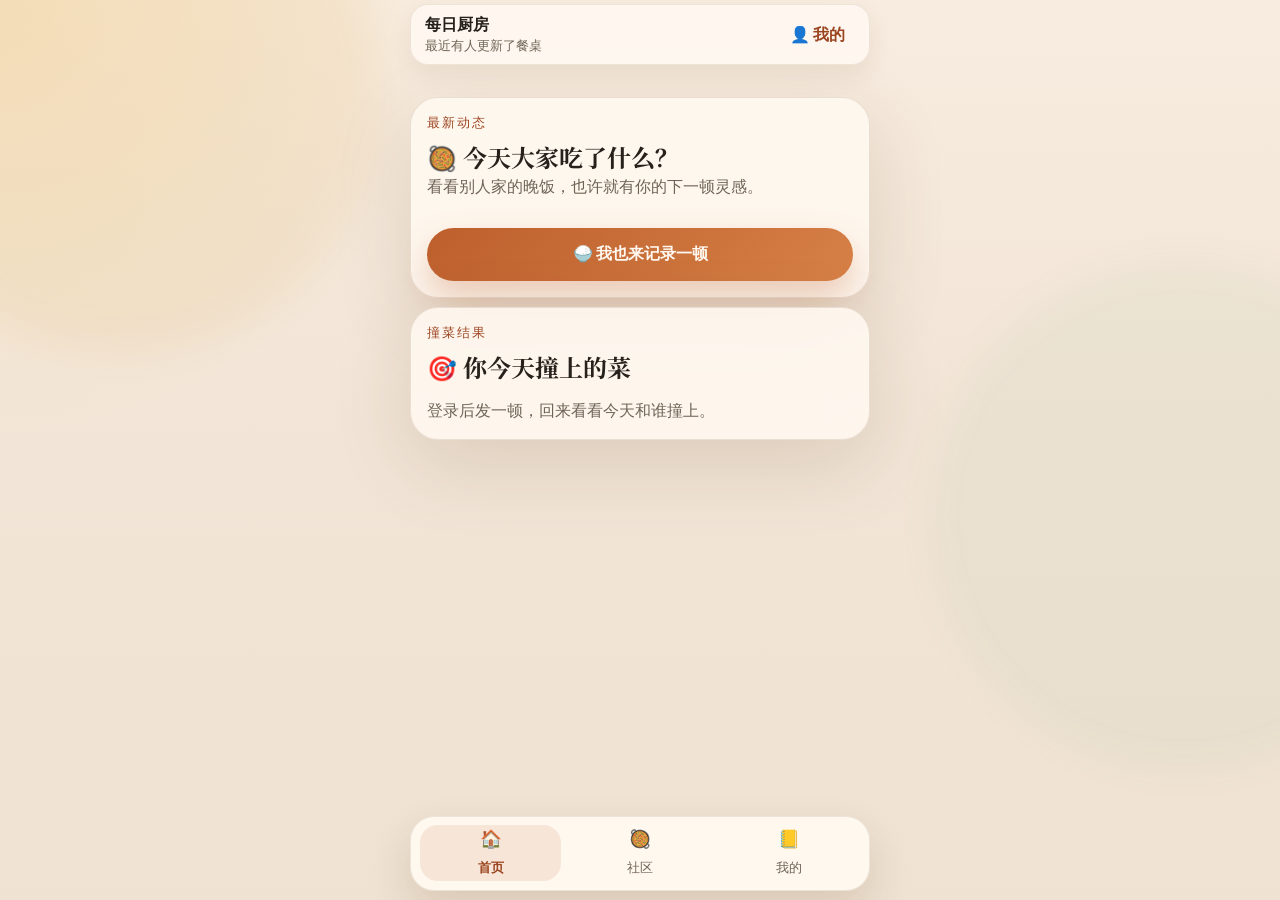
==== index.html @ a29320ea "fix: change page title to 每日厨房MVP" ====
<!doctype html>
<html lang="zh-CN">
  <head>
    <meta charset="UTF-8" />
    <meta name="viewport" content="width=device-width, initial-scale=1.0" />
    <title>每日厨房MVP</title>
    <meta name="theme-color" content="#bd5f2d" />
    <meta name="apple-mobile-web-app-capable" content="yes" />
    <meta name="apple-mobile-web-app-status-bar-style" content="default" />
    <meta name="apple-mobile-web-app-title" content="Kitchen Match" />
    <link rel="manifest" href="/manifest.json?v=20260607-v2" />
    <link rel="apple-touch-icon" href="/icons/apple-touch-icon-180.png?v=20260607-v2" />
    <link rel="preconnect" href="https://fonts.googleapis.com" />
    <link rel="preconnect" href="https://fonts.gstatic.com" crossorigin />
    <link
      href="https://fonts.googleapis.com/css2?family=Noto+Serif+SC:wght@400;500;600;700&family=Outfit:wght@400;500;600;700&display=swap"
      rel="stylesheet"
    />
    <link rel="stylesheet" href="./styles.css?v=20260607-v3" />
  </head>
  <body>
    <div class="bg-orb bg-orb-left"></div>
    <div class="bg-orb bg-orb-right"></div>

    <section class="auth-screen" id="auth-screen" hidden>
      <div class="auth-card card">
        <button class="ghost-link auth-close" id="close-auth">先看看大家做了什么</button>
        <p class="section-kicker">今日厨房</p>
        <h1 class="auth-title">先注册，再开始撞菜</h1>
        <p class="auth-text">注册之后，你发的菜、照片和记录都会真的保存下来。</p>

        <div class="auth-switch">
          <button class="nav-chip active" id="show-login">登录</button>
          <button class="nav-chip" id="show-register">注册</button>
        </div>

        <form class="auth-form active" id="login-form">
          <input id="login-email" type="email" placeholder="邮箱" required />
          <input id="login-password" type="password" placeholder="密码" required />
          <button class="primary-button" type="submit">登录开始用</button>
        </form>

        <form class="auth-form" id="register-form">
          <input id="register-name" type="text" placeholder="怎么称呼你" required />
          <input id="register-email" type="email" placeholder="邮箱" required />
          <input id="register-password" type="password" placeholder="密码" required />
          <button class="primary-button" type="submit">注册并开始用</button>
        </form>

        <p class="auth-message" id="auth-message"></p>
      </div>
    </section>

    <div class="mobile-topbar shell app-shell">
      <div class="topbar-row">
        <div class="topbar-copy">
          <strong class="topbar-title">每日厨房</strong>
          <p class="topbar-status" id="updates-badge">最近有人更新了餐桌</p>
        </div>
        <div class="topbar-actions">
          <button class="ghost-link topbar-my-button" id="topbar-my-button">👤 我的</button>
        </div>
      </div>
    </div>

    <section class="shell app-shell install-banner" id="install-banner" hidden>
      <div class="install-banner-card card">
        <div>
          <p class="section-kicker">装到主屏幕</p>
          <p class="install-banner-text" id="install-banner-text">把 Kitchen Match 放到主屏幕，打开会更像一个真正的小应用。</p>
        </div>
        <div class="install-banner-actions">
          <button class="primary-button" id="install-button" type="button">安装</button>
          <button class="ghost-link" id="dismiss-install" type="button">稍后</button>
        </div>
      </div>
    </section>

    <main class="shell app-shell">
      <section class="view active" data-view="home">
        <article class="card home-latest-card">
          <div class="section-head compact-head">
            <div>
              <p class="section-kicker">最新动态</p>
              <h2>🥘 今天大家吃了什么？</h2>
              <p class="section-subtext home-latest-subtext">看看别人家的晚饭，也许就有你的下一顿灵感。</p>
            </div>
            <span class="group-count" id="home-latest-count"></span>
          </div>
          <div class="feed-list" id="home-latest-list"></div>
          <button class="primary-button home-record-button" id="home-record-button" type="button">🍚 我也来记录一顿</button>
        </article>

        <article class="card quick-post-card" id="quick-post" hidden>
          <p class="section-kicker">发一顿</p>
          <h2>先写今天做了什么</h2>
          <div class="quick-post-form">
            <textarea
              id="dish-name"
              rows="3"
              placeholder="可一次写多个菜&#10;比如：&#10;辣椒炒肉&#10;番茄炒蛋&#10;炒青菜&#10;或用逗号隔开"
            ></textarea>
            <div class="photo-upload-box">
              <label class="upload-button" for="dish-photo">加一张照片</label>
              <input id="dish-photo" type="file" accept="image/*" hidden />
              <div class="photo-preview empty" id="photo-preview">照片可选，不传也可以</div>
            </div>
            <textarea
              id="dish-note"
              rows="3"
              placeholder="可选：比如 今天这个汤炖得特别香"
            ></textarea>
            <div class="composer-row">
              <button class="primary-button" id="post-card">看看今天和谁撞菜</button>
              <button class="secondary-button" id="fill-demo">先填个例子</button>
            </div>
          </div>
        </article>

        <article class="card home-match-card" id="home-match-card">
          <div class="section-head compact-head">
            <div>
              <p class="section-kicker">撞菜结果</p>
              <h2>🎯 你今天撞上的菜</h2>
            </div>
          </div>
          <p class="home-match-note" id="home-match-note">登录后发一顿，回来看看今天和谁撞上。</p>
          <div class="feed-list" id="home-match-list"></div>
        </article>
      </section>

      <section class="view" data-view="community">
        <section class="inspiration-stream card">
          <div class="stream-head">
            <div>
              <p class="section-kicker">社区</p>
              <h2>看看大家最近吃了什么</h2>
              <p class="section-subtext" id="community-status-text">这里专门用来逛社区、找灵感，看看大家最近做了什么。</p>
            </div>
          </div>

          <div class="inspiration-block">
            <div class="section-head inspiration-subhead">
              <div>
                <h3>🔥 今日热门菜</h3>
              </div>
            </div>
            <div class="hot-dishes-list" id="hot-dishes-list"></div>
          </div>

          <div class="inspiration-block">
            <div class="section-head inspiration-subhead">
              <div>
                <h3>🆕 今日新菜</h3>
              </div>
            </div>
            <div class="new-dishes-list" id="new-dishes-list"></div>
          </div>

          <div class="inspiration-block">
            <div class="section-head inspiration-subhead">
              <div>
                <h3>🥘 大家今晚吃了什么</h3>
              </div>
            </div>
            <div class="match-group-head stream-count-head">
              <span class="group-count" id="community-feed-count"></span>
            </div>
            <div class="feed-list" id="community-feed-list"></div>
          </div>
        </section>
      </section>

      <section class="view" data-view="my">
        <div class="section-head my-head">
          <div>
            <p class="section-kicker">我的记录</p>
            <h2>这里会留下你最近做过的菜</h2>
          </div>
          <button class="ghost-link my-logout-button" id="my-logout-button" type="button">退出登录</button>
        </div>

        <div class="profile-layout">
          <article class="card kitchen-profile-card">
            <div class="kitchen-profile-top">
              <div class="profile-avatar">周</div>
              <div>
                <p class="section-kicker">📊 我的做饭足迹</p>
                <h3 id="footprint-title">你的第一顿饭还在等你写下。</h3>
                <p class="profile-note" id="footprint-note">
                  从第一顿开始，慢慢会看到自己最常做什么、最近更爱吃什么。
                </p>
              </div>
            </div>
            <div class="profile-stats" id="profile-stats"></div>
            <div class="footprint-favorites" id="footprint-favorites"></div>
          </article>

          <article class="card kitchen-profile-card">
            <div class="section-head compact-head">
              <div>
                <p class="section-kicker">长期记录</p>
                <h3>最近做过什么</h3>
              </div>
              <button class="secondary-button" data-jump="quick-post">再记一顿</button>
            </div>
            <div class="timeline-list" id="timeline-list"></div>
          </article>
        </div>

        <div class="grid-two">
          <article class="card relationship-card">
            <h3>最近常和你撞上的人</h3>
            <div class="relationship-list" id="relationship-list"></div>
          </article>

          <article class="card relationship-card">
            <h3>你可能想点进去看看的人</h3>
            <div class="next-up-list" id="next-up-list"></div>
          </article>
        </div>

        <article class="card affinity-card">
          <h3>这个月你的厨房画像</h3>
          <div class="affinity-grid" id="affinity-grid"></div>
        </article>
      </section>
    </main>

    <nav class="bottom-tabbar">
      <button class="tabbar-item active" data-view-target="home">
        <span class="tabbar-icon">🏠</span>
        <span>首页</span>
      </button>
      <button class="tabbar-item" data-view-target="community">
        <span class="tabbar-icon">🥘</span>
        <span>社区</span>
      </button>
      <button class="tabbar-item" data-view-target="my">
        <span class="tabbar-icon">📒</span>
        <span>我的</span>
      </button>
    </nav>

    <template id="person-card-template">
      <div class="person-card">
        <div class="avatar"></div>
        <div>
          <strong class="name"></strong>
          <p class="meta"></p>
        </div>
      </div>
    </template>

    <script src="./app.js?v=20260608-v1"></script>
  </body>
</html>
---- styles.css ----
:root {
  --bg: #f4eadf;
  --paper: rgba(255, 249, 241, 0.88);
  --paper-strong: #fffaf1;
  --ink: #26211b;
  --muted: #6f6457;
  --line: rgba(80, 57, 29, 0.14);
  --accent: #bd5f2d;
  --accent-deep: #9c4521;
  --accent-soft: rgba(189, 95, 45, 0.14);
  --leaf: #476b4a;
  --gold: #d79d3e;
  --shadow: 0 24px 80px rgba(88, 52, 17, 0.14);
}

* {
  box-sizing: border-box;
}

html {
  scroll-behavior: smooth;
  width: 100%;
  overflow-x: hidden;
}

body {
  margin: 0;
  min-height: 100vh;
  width: 100%;
  max-width: 100%;
  font-family: "Outfit", "PingFang SC", "Microsoft YaHei", sans-serif;
  background:
    radial-gradient(circle at top left, rgba(245, 191, 88, 0.2), transparent 28%),
    linear-gradient(180deg, #f7ecdf 0%, #f2e5d7 48%, #efe2d2 100%);
  color: var(--ink);
  overflow-x: hidden;
  padding-bottom: 5.4rem;
}

button,
input,
textarea {
  font: inherit;
}

.bg-orb {
  position: fixed;
  width: 32rem;
  height: 32rem;
  border-radius: 999px;
  filter: blur(18px);
  pointer-events: none;
  opacity: 0.44;
  z-index: 0;
}

.bg-orb-left {
  background: rgba(214, 155, 52, 0.18);
  top: -10rem;
  left: -8rem;
}

.bg-orb-right {
  background: rgba(109, 156, 108, 0.12);
  right: -10rem;
  bottom: 8rem;
}

.shell {
  width: min(1180px, calc(100% - 2rem));
  margin: 0 auto;
  position: relative;
  z-index: 1;
}

.app-shell {
  width: min(460px, calc(100% - 1rem));
  max-width: 100%;
  margin-bottom: 2rem;
}

.auth-screen {
  min-height: 100vh;
  display: grid;
  place-items: center;
  padding: 1rem;
  position: fixed;
  inset: 0;
  z-index: 40;
  background: rgba(38, 33, 27, 0.24);
  backdrop-filter: blur(6px);
}

.auth-screen[hidden] {
  display: none !important;
}

.auth-card {
  position: relative;
  width: min(420px, 100%);
  padding: 1.5rem;
}

.auth-close {
  position: absolute;
  top: 1rem;
  right: 1rem;
}

.auth-title {
  font-family: "Noto Serif SC", serif;
  margin: 0;
  font-size: clamp(2rem, 7vw, 2.8rem);
  line-height: 1.15;
}

.auth-text {
  margin: 0.8rem 0 1.2rem;
  color: var(--muted);
  line-height: 1.7;
}

.auth-switch {
  display: grid;
  grid-template-columns: repeat(2, 1fr);
  gap: 0.6rem;
  margin-bottom: 1rem;
}

.auth-form {
  display: none;
  gap: 0.8rem;
}

.auth-form.active {
  display: grid;
}

.auth-form input {
  min-height: 3.2rem;
  padding: 0.95rem 1rem;
  border-radius: 16px;
  border: 1px solid rgba(112, 78, 43, 0.14);
  background: rgba(255, 252, 246, 0.95);
}

.auth-message {
  min-height: 1.4rem;
  margin: 0.9rem 0 0;
  color: var(--accent-deep);
}

.hero {
  padding: 1rem 0 1.25rem;
  display: grid;
  grid-template-columns: 1.1fr 0.9fr;
  gap: 1.5rem;
  align-items: stretch;
}

.mobile-topbar {
  position: sticky;
  top: 0;
  z-index: 15;
  padding-top: 0.2rem;
}

.install-banner {
  margin-top: 0.35rem;
  margin-bottom: 0.2rem;
}

.install-banner[hidden] {
  display: none !important;
}

.install-banner-card {
  padding: 1rem 1rem 0.95rem;
  display: flex;
  justify-content: space-between;
  gap: 0.9rem;
  align-items: center;
}

.install-banner-text {
  margin: 0.25rem 0 0;
  color: var(--muted);
  line-height: 1.55;
  font-size: 0.92rem;
}

.install-banner-actions {
  display: flex;
  flex-shrink: 0;
  gap: 0.65rem;
  align-items: center;
}

.home-install-hint {
  position: fixed;
  left: 50%;
  width: min(90vw, 420px);
  right: auto;
  bottom: calc(16px + env(safe-area-inset-bottom));
  transform: translateX(-50%);
  z-index: 99999;
  display: flex;
  flex-direction: column;
  opacity: 1;
  pointer-events: auto;
  align-items: stretch;
  justify-content: flex-start;
  gap: 0.6rem;
  padding: 0.9rem 1rem;
  border-radius: 20px;
  background: rgba(255, 249, 241, 0.98);
  border: 1px solid rgba(112, 78, 43, 0.12);
  box-shadow: 0 20px 44px rgba(28, 20, 14, 0.18);
  writing-mode: horizontal-tb;
  text-orientation: mixed;
  word-break: keep-all;
  overflow-wrap: normal;
  white-space: normal;
}

.home-install-hint[hidden] {
  display: none !important;
}

.home-install-hint-content,
.home-install-hint__copy {
  min-width: 0;
  width: 100%;
  writing-mode: horizontal-tb;
  text-orientation: mixed;
  transform: none;
}

.home-install-hint__title {
  margin: 0;
  color: var(--ink);
  line-height: 1.2;
  font-size: 1.02rem;
  font-weight: 700;
}

.home-install-hint-text,
.home-install-hint__intro {
  margin: 0.3rem 0 0;
  color: var(--muted);
  line-height: 1.38;
  font-size: 0.9rem;
  writing-mode: horizontal-tb;
  text-orientation: mixed;
  word-break: keep-all;
  overflow-wrap: normal;
  white-space: normal;
}

.home-install-hint-steps,
.home-install-hint__steps {
  margin-top: 0.42rem;
  display: grid;
  gap: 0.2rem;
  width: 100%;
  writing-mode: horizontal-tb;
  text-orientation: mixed;
  transform: none;
}

.home-install-hint__step-text {
  margin: 0;
  color: var(--ink);
  line-height: 1.28;
  font-size: 0.92rem;
  writing-mode: horizontal-tb;
  text-orientation: mixed;
  word-break: keep-all;
  overflow-wrap: normal;
  white-space: normal;
}

.home-install-hint__emoji {
  font-size: 1rem;
}

.home-install-hint__actions {
  display: flex;
  align-items: center;
  flex-shrink: 0;
  align-self: flex-end;
  width: 100%;
  justify-content: flex-end;
  transform: none;
}

.topbar-row {
  display: flex;
  justify-content: space-between;
  align-items: center;
  gap: 0.7rem;
  padding: 0.7rem 0.85rem;
  margin-top: 0.05rem;
  border-radius: 18px;
  background: rgba(255, 249, 241, 0.9);
  backdrop-filter: blur(18px);
  border: 1px solid rgba(112, 78, 43, 0.12);
  box-shadow: 0 10px 24px rgba(88, 52, 17, 0.08);
}

.topbar-actions {
  display: flex;
  align-items: center;
  gap: 0.45rem;
}

.topbar-copy {
  min-width: 0;
}

.topbar-title {
  display: block;
  font-size: 1rem;
  line-height: 1.1;
}

.topbar-status {
  margin: 0.2rem 0 0;
  color: var(--muted);
  font-size: 0.81rem;
  line-height: 1.25;
  white-space: nowrap;
  overflow: hidden;
  text-overflow: ellipsis;
}

.topbar-my-button {
  flex-shrink: 0;
  padding: 0.45rem 0.65rem;
  border-radius: 999px;
  background: rgba(189, 95, 45, 0.08);
  color: var(--accent-deep);
}

.topbar-my-button.active {
  background: rgba(189, 95, 45, 0.14);
}

.eyebrow,
.section-kicker {
  margin: 0 0 0.75rem;
  font-size: 0.82rem;
  letter-spacing: 0.16em;
  text-transform: uppercase;
  color: var(--accent-deep);
}

.hero h1,
.hero h2,
.hero h3,
.view h2,
.view h3 {
  font-family: "Noto Serif SC", "Songti SC", serif;
  margin: 0;
  line-height: 1.1;
}

.hero h1 {
  font-size: clamp(2.2rem, 8vw, 3.1rem);
  max-width: 10ch;
}

.hero-title-name,
.hero-title-question {
  display: inline;
}

.hero-text {
  margin: 0.9rem 0 0;
  max-width: 34ch;
  color: var(--muted);
  font-size: 1rem;
  line-height: 1.7;
}

.hero-actions {
  display: flex;
  gap: 0.8rem;
  flex-direction: column;
  margin: 1.2rem 0 1rem;
}

.primary-button,
.secondary-button,
.nav-chip,
.quick-chip {
  border: 0;
  border-radius: 999px;
  cursor: pointer;
  transition:
    transform 180ms ease,
    box-shadow 180ms ease,
    background 180ms ease,
    color 180ms ease;
}

.primary-button,
.secondary-button {
  min-height: 3.25rem;
  padding: 0.95rem 1.35rem;
  font-weight: 600;
}

.primary-button {
  background: linear-gradient(135deg, var(--accent) 0%, #d68046 100%);
  color: #fff8f1;
  box-shadow: 0 14px 32px rgba(189, 95, 45, 0.28);
}

.secondary-button {
  background: rgba(255, 250, 241, 0.66);
  color: var(--ink);
  border: 1px solid rgba(133, 98, 58, 0.18);
}

.primary-button:hover,
.secondary-button:hover,
.nav-chip:hover,
.quick-chip:hover,
.ghost-link:hover {
  transform: translateY(-1px);
}

.primary-button:active,
.secondary-button:active,
.nav-chip:active,
.tabbar-item:active,
.upload-button:active {
  transform: scale(0.985);
}

.primary-button:disabled,
.secondary-button:disabled {
  cursor: wait;
  opacity: 0.92;
}

.primary-button.is-loading {
  background: linear-gradient(135deg, #c7733f 0%, #df9257 100%);
  box-shadow: 0 10px 24px rgba(189, 95, 45, 0.22);
}

.hero-points {
  display: grid;
  gap: 0.55rem;
  padding: 0;
  margin: 1.5rem 0 0;
  list-style: none;
  color: var(--muted);
}

.hero-points li {
  padding: 0.55rem 0.9rem;
  background: rgba(255, 251, 244, 0.76);
  border: 1px solid rgba(100, 72, 43, 0.1);
  border-radius: 999px;
}

.card {
  background: var(--paper);
  backdrop-filter: blur(20px);
  border: 1px solid rgba(112, 78, 43, 0.14);
  border-radius: 28px;
  box-shadow: var(--shadow);
}

.hero-panel {
  padding: 1.4rem;
  display: flex;
  flex-direction: column;
  gap: 1rem;
}

.hero-panel-note {
  margin: -0.2rem 0 0;
  color: var(--muted);
  line-height: 1.55;
  font-size: 0.92rem;
}

.panel-topline,
.room-badges,
.snapshot-header,
.section-head {
  display: flex;
  justify-content: space-between;
  align-items: center;
  gap: 0.8rem;
}

.live-pill,
.capacity-pill,
.ghost-pill {
  border-radius: 999px;
  padding: 0.45rem 0.8rem;
  font-size: 0.82rem;
}

.live-pill {
  background: rgba(77, 111, 80, 0.12);
  color: var(--leaf);
}

.capacity-pill,
.ghost-pill {
  background: rgba(255, 250, 241, 0.85);
  color: var(--muted);
  border: 1px solid rgba(133, 98, 58, 0.12);
}

.participant-stack,
.room-list,
.relationship-list,
.next-up-list,
.affinity-grid,
.status-stream,
.log-list,
.feed-list,
.topic-list {
  display: grid;
  gap: 0.9rem;
}

.starter-stack-compact {
  gap: 0.5rem;
}

.starter-activity-row {
  min-height: 2.65rem;
  padding: 0.75rem 0.9rem;
  border-radius: 18px;
  background: rgba(255, 252, 246, 0.82);
  border: 1px solid var(--line);
  display: flex;
  align-items: center;
  gap: 0.38rem;
  overflow: hidden;
}

.starter-activity-name,
.starter-activity-dish,
.starter-activity-divider {
  white-space: nowrap;
}

.starter-activity-name {
  font-weight: 600;
  color: var(--ink);
  flex-shrink: 0;
}

.starter-activity-divider {
  color: rgba(111, 100, 87, 0.7);
  flex-shrink: 0;
}

.starter-activity-dish {
  min-width: 0;
  overflow: hidden;
  text-overflow: ellipsis;
  color: var(--muted);
}

.starter-empty {
  margin: 0;
  min-height: 2.65rem;
  padding: 0.8rem 0.9rem;
  border-radius: 18px;
  background: rgba(255, 252, 246, 0.72);
  border: 1px dashed rgba(112, 78, 43, 0.18);
  color: var(--muted);
  line-height: 1.45;
}

.person-card,
.status-card,
.log-card,
.affinity-card-item,
.relationship-item,
.next-up-item,
.snapshot-item {
  background: rgba(255, 252, 246, 0.76);
  border: 1px solid var(--line);
  border-radius: 20px;
}

.person-card {
  display: flex;
  align-items: center;
  gap: 0.85rem;
  padding: 0.9rem;
}

.avatar {
  width: 3rem;
  height: 3rem;
  border-radius: 999px;
  background: linear-gradient(135deg, rgba(215, 157, 62, 0.9), rgba(189, 95, 45, 0.82));
  box-shadow: inset 0 2px 6px rgba(255, 255, 255, 0.26);
}

.person-card strong,
.relationship-item strong,
.next-up-item strong,
.affinity-card-item strong,
.status-card strong,
.log-card strong {
  display: block;
}

.person-card p,
.mini-note,
.metric-label,
.prompt-footer,
.tone-note p,
.affinity-card-item p,
.log-card p,
.relationship-item p,
.next-up-item p,
.status-card p {
  margin: 0.25rem 0 0;
  color: var(--muted);
  line-height: 1.6;
}

.countdown-block {
  background: linear-gradient(180deg, rgba(255, 253, 248, 0.92), rgba(255, 245, 233, 0.78));
  border-radius: 24px;
  padding: 1rem 1.2rem;
}

.countdown {
  margin-top: 0.35rem;
  font-size: clamp(1.3rem, 6vw, 2rem);
  font-weight: 700;
  color: var(--accent-deep);
  letter-spacing: 0.05em;
}

.nav-strip {
  display: none;
}

.nav-chip {
  padding: 0.8rem 1.1rem;
  background: rgba(255, 250, 241, 0.7);
  color: var(--muted);
  border: 1px solid rgba(112, 78, 43, 0.12);
}

.nav-chip.active {
  background: var(--accent);
  color: #fff8f1;
  box-shadow: 0 12px 24px rgba(189, 95, 45, 0.24);
}

.view {
  display: none;
  animation: rise 320ms ease;
  padding-bottom: 1.35rem;
}

.view.active {
  display: block;
}

.bottom-tabbar {
  position: fixed;
  left: 50%;
  bottom: 0.55rem;
  transform: translateX(-50%);
  width: min(460px, calc(100% - 0.9rem));
  display: grid;
  grid-template-columns: repeat(3, 1fr);
  gap: 0.5rem;
  padding: 0.55rem;
  border-radius: 24px;
  background: rgba(255, 249, 241, 0.94);
  backdrop-filter: blur(18px);
  border: 1px solid rgba(112, 78, 43, 0.12);
  box-shadow: 0 18px 40px rgba(88, 52, 17, 0.14);
  z-index: 20;
}

.tabbar-item {
  border: 0;
  background: transparent;
  color: var(--muted);
  min-height: 3.5rem;
  border-radius: 18px;
  display: grid;
  gap: 0.2rem;
  place-items: center;
  font-size: 0.82rem;
  cursor: pointer;
}

.tabbar-item.active {
  background: rgba(189, 95, 45, 0.12);
  color: var(--accent-deep);
  font-weight: 600;
}

.tabbar-icon {
  font-size: 1.1rem;
  line-height: 1;
}

.grid-two,
.grid-three,
.grid-room,
.feed-layout,
.profile-layout {
  display: grid;
  gap: 0.8rem;
}

.grid-two {
  grid-template-columns: repeat(2, minmax(0, 1fr));
}

.grid-three {
  margin-top: 1rem;
  grid-template-columns: repeat(3, minmax(0, 1fr));
}

.grid-room {
  grid-template-columns: 1.15fr 0.85fr;
}

.feed-layout {
  grid-template-columns: 1fr;
  margin-top: 1rem;
}

.profile-layout {
  grid-template-columns: 1fr;
  margin-bottom: 1rem;
}

.home-latest-card,
.home-action-card,
.home-match-card {
  padding: 1rem;
  margin-bottom: 0.6rem;
}

.home-latest-subtext {
  margin-top: 0.22rem;
}

.home-subtitle,
.home-match-note {
  margin: 0.72rem 0 0;
  color: var(--muted);
  line-height: 1.65;
}

.home-record-button {
  width: 100%;
  margin-top: 0.8rem;
}

.home-update-card {
  display: grid;
  grid-template-columns: 72px 1fr;
  gap: 0.78rem;
  align-items: center;
  padding: 0.72rem;
}

.home-update-empty {
  grid-template-columns: 1fr;
}

.home-update-media {
  width: 72px;
  height: 72px;
  border-radius: 16px;
  overflow: hidden;
  border: 1px solid var(--line);
  background:
    radial-gradient(circle at top left, rgba(255, 219, 153, 0.38), transparent 36%),
    rgba(255, 252, 246, 0.96);
}

.home-update-media img {
  display: block;
  width: 100%;
  height: 100%;
  object-fit: cover;
}

.home-update-media-empty {
  display: grid;
  place-items: center;
  color: var(--accent-deep);
  font-family: "Noto Serif SC", "Songti SC", serif;
  font-size: 0.82rem;
  text-align: center;
  padding: 0.35rem;
}

.home-update-body {
  min-width: 0;
}

.home-update-head {
  display: flex;
  justify-content: space-between;
  align-items: baseline;
  gap: 0.5rem;
  flex-wrap: wrap;
}

.home-update-name {
  font-size: 0.96rem;
  line-height: 1.2;
}

.home-update-time {
  color: var(--muted);
  font-size: 0.74rem;
  line-height: 1.3;
}

.home-update-headline,
.home-update-dishes {
  margin: 0.22rem 0 0;
}

.home-update-headline {
  color: var(--ink);
  line-height: 1.45;
}

.home-update-dishes {
  display: grid;
  gap: 0.38rem;
}

.home-update-dish-row {
  display: flex;
  justify-content: space-between;
  align-items: center;
  gap: 0.55rem;
}

.home-update-dish-name {
  min-width: 0;
  color: var(--muted);
  line-height: 1.45;
  font-size: 0.84rem;
  overflow: hidden;
  text-overflow: ellipsis;
  white-space: nowrap;
}

.home-match-card.reveal-pulse {
  transform: translateY(-2px);
  box-shadow: 0 18px 36px rgba(189, 95, 45, 0.14);
  border-color: rgba(189, 95, 45, 0.26);
}

.intro-card,
.prompt-card,
.room-card,
.side-panel,
.relationship-card,
.affinity-card,
.flow-card,
.log-feature,
.kitchen-profile-card {
  padding: 1.3rem;
}

.metric-row {
  display: grid;
  grid-template-columns: repeat(3, minmax(0, 1fr));
  gap: 0.8rem;
  margin-top: 1.25rem;
}

.profile-stats {
  display: grid;
  grid-template-columns: repeat(2, minmax(0, 1fr));
  gap: 0.8rem;
  margin-top: 1rem;
}

.kitchen-profile-top {
  display: flex;
  gap: 1rem;
  align-items: flex-start;
}

.profile-avatar {
  width: 4rem;
  height: 4rem;
  border-radius: 22px;
  display: grid;
  place-items: center;
  color: #fff8f1;
  font-weight: 700;
  font-size: 1.35rem;
  background: linear-gradient(135deg, var(--accent) 0%, #d68046 100%);
  box-shadow: 0 14px 32px rgba(189, 95, 45, 0.24);
}

.profile-note {
  margin: 0.55rem 0 0;
  color: var(--muted);
  line-height: 1.7;
}

.footprint-favorites {
  margin-top: 1rem;
}

.footprint-chip-row {
  display: flex;
  gap: 0.55rem;
  flex-wrap: wrap;
}

.footprint-chip {
  padding: 0.42rem 0.72rem;
  border-radius: 999px;
  background: rgba(255, 252, 246, 0.88);
  border: 1px solid var(--line);
  color: var(--muted);
  font-size: 0.86rem;
}

.footprint-favorite-line,
.footprint-empty {
  margin: 0.72rem 0 0;
  color: var(--muted);
  line-height: 1.65;
}

.compact-head {
  margin-bottom: 1rem;
}

.my-head {
  align-items: flex-start;
  gap: 0.8rem;
}

.my-logout-button {
  flex-shrink: 0;
  padding: 0.45rem 0.7rem;
  border-radius: 999px;
  background: rgba(112, 78, 43, 0.06);
}

.timeline-list {
  display: grid;
  gap: 0.8rem;
}

.timeline-item {
  display: grid;
  grid-template-columns: 90px 1fr;
  gap: 0.9rem;
  padding: 0.95rem 0;
  border-top: 1px solid var(--line);
}

.timeline-item:first-child {
  border-top: 0;
  padding-top: 0;
}

.timeline-day {
  font-size: 0.88rem;
  color: var(--accent-deep);
  font-weight: 600;
}

.timeline-body strong {
  display: block;
}

.timeline-body p {
  margin: 0.35rem 0 0;
  color: var(--muted);
  line-height: 1.7;
}

.timeline-actions {
  margin-top: 0.55rem;
}

#dish-name {
  font-size: 1.05rem;
  width: 100%;
  min-height: 6.2rem;
  resize: vertical;
}

.previewable-image {
  cursor: zoom-in;
}

.timeline-thumb {
  margin-top: 0.6rem;
}

.timeline-thumb img {
  display: block;
  width: min(100%, 132px);
  height: 96px;
  object-fit: cover;
  border-radius: 16px;
  border: 1px solid var(--line);
}

.image-lightbox {
  position: fixed;
  inset: 0;
  z-index: 100000;
}

.image-lightbox[hidden] {
  display: none !important;
}

.image-lightbox__backdrop {
  position: absolute;
  inset: 0;
  background: rgba(20, 16, 12, 0.82);
  display: grid;
  place-items: center;
  padding: 1rem;
}

.image-lightbox__image {
  display: block;
  max-width: min(92vw, 900px);
  max-height: 86vh;
  border-radius: 20px;
  box-shadow: 0 24px 60px rgba(0, 0, 0, 0.28);
}

body.lightbox-open {
  overflow: hidden;
}

.metric-card {
  padding: 1rem;
  border-radius: 20px;
  background: rgba(255, 251, 244, 0.8);
  border: 1px solid var(--line);
}

.soft-list {
  padding-left: 1.1rem;
  color: var(--muted);
  line-height: 1.9;
}

.flow-card {
  min-height: 180px;
}

.room-scene {
  display: grid;
  grid-template-columns: 0.95fr 1.05fr;
  gap: 1rem;
  margin: 1.25rem 0;
}

.voice-stage {
  min-height: 320px;
  border-radius: 28px;
  background:
    radial-gradient(circle at 30% 20%, rgba(255, 214, 132, 0.45), transparent 24%),
    linear-gradient(180deg, rgba(236, 160, 76, 0.12), rgba(91, 123, 88, 0.14));
  border: 1px solid rgba(112, 78, 43, 0.12);
  display: grid;
  place-items: center;
  position: relative;
  overflow: hidden;
}

.stage-ring {
  position: absolute;
  width: 15rem;
  height: 15rem;
  border: 1px solid rgba(189, 95, 45, 0.22);
  border-radius: 999px;
  animation: pulse 3.2s ease-in-out infinite;
}

.stage-center {
  position: relative;
  text-align: center;
  padding: 0 1rem;
}

.stage-center span {
  display: block;
  color: var(--muted);
  margin-bottom: 0.55rem;
}

.stage-center strong {
  font-family: "Noto Serif SC", serif;
  font-size: 1.4rem;
}

.status-card {
  padding: 0.9rem 1rem;
}

.composer {
  margin-top: 1rem;
}

.composer label {
  display: block;
  font-weight: 600;
  margin-bottom: 0.55rem;
  margin-top: 1rem;
}

.composer-row {
  display: flex;
  gap: 0.7rem;
}

.composer input,
.composer textarea,
.composer-row input {
  padding: 0.95rem 1rem;
  border-radius: 16px;
  border: 1px solid rgba(112, 78, 43, 0.14);
  background: rgba(255, 252, 246, 0.9);
  color: var(--ink);
}

.composer-row input {
  flex: 1;
  min-width: 0;
}

.composer textarea {
  width: 100%;
  resize: vertical;
  min-height: 7rem;
}

.quick-actions {
  margin-top: 0.8rem;
  display: flex;
  gap: 0.7rem;
  flex-wrap: wrap;
}

.quick-chip {
  padding: 0.7rem 0.95rem;
  color: var(--muted);
  background: rgba(255, 250, 241, 0.8);
  border: 1px solid rgba(112, 78, 43, 0.12);
}

.active-chip {
  background: var(--accent);
  color: #fff8f1;
  box-shadow: 0 12px 24px rgba(189, 95, 45, 0.18);
}

.side-panel {
  display: flex;
  flex-direction: column;
  gap: 1rem;
}

.snapshot-box {
  padding: 1rem;
  background: rgba(255, 252, 246, 0.78);
  border: 1px solid var(--line);
  border-radius: 24px;
}

.ghost-link {
  background: none;
  border: 0;
  color: var(--accent-deep);
  cursor: pointer;
  font-weight: 600;
}

.snapshot-grid {
  display: grid;
  gap: 0.7rem;
  margin-top: 0.9rem;
}

.snapshot-item {
  padding: 0.8rem;
}

.snapshot-topline {
  display: flex;
  justify-content: space-between;
  align-items: center;
  gap: 0.6rem;
}

.snapshot-badge {
  border-radius: 999px;
  padding: 0.25rem 0.55rem;
  font-size: 0.78rem;
  background: var(--accent-soft);
  color: var(--accent-deep);
}

.tone-note {
  padding: 1rem;
  background: rgba(71, 107, 74, 0.08);
  border-radius: 24px;
}

.log-feature {
  margin-bottom: 1rem;
  background:
    linear-gradient(135deg, rgba(255, 250, 241, 0.96), rgba(246, 234, 215, 0.9)),
    var(--paper);
}

.log-list {
  grid-template-columns: repeat(2, minmax(0, 1fr));
}

.log-card,
.relationship-item,
.next-up-item,
.affinity-card-item {
  padding: 1rem;
}

.log-tags,
.affinity-tags {
  display: flex;
  gap: 0.5rem;
  flex-wrap: wrap;
  margin-top: 0.8rem;
}

.tag {
  border-radius: 999px;
  padding: 0.35rem 0.65rem;
  background: rgba(71, 107, 74, 0.08);
  color: var(--leaf);
  font-size: 0.82rem;
}

.affinity-grid {
  grid-template-columns: repeat(3, minmax(0, 1fr));
}

.feed-column,
.feed-side {
  display: grid;
  gap: 1rem;
}

.inspiration-stream {
  padding: 1rem;
  display: grid;
  gap: 1rem;
}

.stream-head {
  display: flex;
  justify-content: space-between;
  align-items: flex-start;
  gap: 0.8rem;
}

.stream-head h2 {
  font-family: "Noto Serif SC", "Songti SC", serif;
  margin: 0;
  line-height: 1.1;
}

.inspiration-block {
  display: grid;
  gap: 0.55rem;
  transition:
    transform 260ms ease,
    box-shadow 260ms ease;
}

.inspiration-block.reveal-pulse {
  transform: translateY(-2px);
}

.inspiration-block.reveal-pulse .match-group-card,
.inspiration-block.reveal-pulse .match-empty-card {
  box-shadow: 0 16px 30px rgba(189, 95, 45, 0.14);
  border-color: rgba(189, 95, 45, 0.26);
}

.inspiration-subhead {
  margin-bottom: -0.1rem;
}

.inspiration-subhead h3 {
  margin: 0;
  font-family: "Noto Serif SC", "Songti SC", serif;
  font-size: 1.02rem;
  line-height: 1.2;
}

.stream-count-head {
  justify-content: flex-end;
}

.community-feed-card {
  display: grid;
  grid-template-columns: 92px 1fr;
  gap: 0.8rem;
  align-items: start;
  padding: 0.78rem;
}

.app-toast {
  position: fixed;
  left: 50%;
  bottom: 6.1rem;
  transform: translateX(-50%) translateY(16px);
  width: min(420px, calc(100% - 1.2rem));
  padding: 0.9rem 1rem;
  border-radius: 18px;
  background: rgba(38, 33, 27, 0.92);
  color: #fffaf1;
  line-height: 1.45;
  font-size: 0.92rem;
  box-shadow: 0 18px 40px rgba(28, 20, 14, 0.22);
  opacity: 0;
  pointer-events: none;
  transition:
    opacity 180ms ease,
    transform 180ms ease;
  z-index: 45;
}

.app-toast.visible {
  opacity: 1;
  transform: translateX(-50%) translateY(0);
}

.app-toast[data-tone="success"] {
  background: rgba(71, 107, 74, 0.95);
}

.app-toast[data-tone="accent"] {
  background: rgba(156, 69, 33, 0.96);
}

.app-toast[data-tone="warning"] {
  background: rgba(119, 73, 31, 0.96);
}

.community-feed-empty {
  grid-template-columns: 1fr;
}

.community-feed-media {
  width: 92px;
  height: 92px;
  border-radius: 18px;
  overflow: hidden;
  border: 1px solid var(--line);
  background:
    radial-gradient(circle at top left, rgba(255, 219, 153, 0.38), transparent 36%),
    rgba(255, 252, 246, 0.96);
}

.community-feed-media img {
  display: block;
  width: 100%;
  height: 100%;
  object-fit: cover;
}

.community-feed-media-empty {
  display: grid;
  place-items: center;
  color: var(--accent-deep);
  font-family: "Noto Serif SC", "Songti SC", serif;
  font-size: 0.9rem;
  text-align: center;
  padding: 0.5rem;
}

.community-feed-body {
  min-width: 0;
}

.community-feed-actions {
  margin-top: 0.55rem;
}

.community-feed-meta-row {
  display: flex;
  justify-content: space-between;
  gap: 0.6rem;
  flex-wrap: wrap;
}

.community-feed-meta {
  color: var(--muted);
  font-size: 0.76rem;
  line-height: 1.3;
}

.community-feed-dish {
  margin: 0.28rem 0 0;
  font-family: "Noto Serif SC", "Songti SC", serif;
  font-size: 1.08rem;
  line-height: 1.18;
}

.community-feed-subline {
  margin-top: 0.45rem;
}

.community-feed-note {
  margin: 0.5rem 0 0;
  color: var(--muted);
  line-height: 1.55;
  display: -webkit-box;
  -webkit-line-clamp: 2;
  -webkit-box-orient: vertical;
  overflow: hidden;
}

.cuisine-badge {
  margin-top: 0.42rem;
  display: inline-flex;
  align-items: center;
  gap: 0.25rem;
  padding: 0.36rem 0.68rem;
  border-radius: 999px;
  border: 1px solid rgba(189, 95, 45, 0.18);
  background: rgba(189, 95, 45, 0.08);
  color: var(--accent-deep);
  font-size: 0.82rem;
  line-height: 1.2;
  cursor: pointer;
}

.cuisine-badge:hover {
  transform: translateY(-1px);
}

.discovery-modal {
  position: fixed;
  inset: 0;
  z-index: 100001;
}

.discovery-modal[hidden] {
  display: none !important;
}

.discovery-modal__backdrop {
  position: absolute;
  inset: 0;
  background: rgba(25, 18, 12, 0.52);
  display: grid;
  place-items: center;
  padding: 1rem;
}

.discovery-modal__card {
  width: min(420px, 100%);
  padding: 1rem 1rem 1.05rem;
}

.discovery-modal__head {
  display: flex;
  justify-content: space-between;
  align-items: center;
  gap: 0.8rem;
}

.discovery-modal__body {
  margin-top: 0.6rem;
}

.discovery-modal__list {
  display: grid;
  gap: 0.65rem;
}

.discovery-modal__section + .discovery-modal__section {
  margin-top: 0.78rem;
}

.discovery-modal__section-label {
  margin: 0 0 0.3rem;
  color: var(--accent-deep);
  font-size: 0.8rem;
  letter-spacing: 0.08em;
}

.discovery-modal__summary {
  margin: 0;
  color: var(--ink);
  line-height: 1.58;
}

.discovery-modal__item {
  padding: 0.85rem 0.9rem;
  border-radius: 18px;
  background: rgba(255, 252, 246, 0.84);
  border: 1px solid var(--line);
}

.discovery-modal__dish {
  display: block;
  font-family: "Noto Serif SC", "Songti SC", serif;
  font-size: 1rem;
}

.discovery-modal__label,
.discovery-modal__story,
.discovery-modal__feedback {
  margin: 0.35rem 0 0;
  line-height: 1.55;
}

.discovery-modal__label {
  color: var(--accent-deep);
  font-size: 0.88rem;
}

.discovery-modal__story,
.discovery-modal__feedback {
  color: var(--muted);
  font-size: 0.9rem;
}

.discovery-modal__feedback {
  margin-top: 0.75rem;
  padding: 0.75rem 0.85rem;
  border-radius: 16px;
  background: rgba(255, 250, 241, 0.86);
  border: 1px solid rgba(112, 78, 43, 0.1);
}

body.modal-open {
  overflow: hidden;
}

.hot-dishes-list {
  display: grid;
  grid-template-columns: 1fr;
  gap: 0.5rem;
}

.section-subtext {
  margin: 0.2rem 0 0;
  color: var(--muted);
  line-height: 1.6;
}

.hot-rank-row {
  display: flex;
  justify-content: space-between;
  align-items: flex-start;
  gap: 0.7rem;
  padding: 0.72rem 0.84rem;
}

.hot-dish-empty {
  min-height: 0;
}

.hot-rank-main {
  min-width: 0;
}

.hot-rank-title-row {
  display: flex;
  align-items: flex-start;
  gap: 0.5rem;
}

.hot-rank-title-row strong {
  font-family: "Noto Serif SC", "Songti SC", serif;
  font-size: 0.98rem;
  line-height: 1.2;
}

.hot-rank-users {
  margin: 0.32rem 0 0;
  color: var(--muted);
  line-height: 1.5;
  font-size: 0.84rem;
}

.hot-rank-actions,
.new-dish-actions,
.match-detail-actions {
  margin-top: 0.55rem;
}

.new-dishes-list {
  display: grid;
  grid-template-columns: repeat(2, minmax(0, 1fr));
  gap: 0.65rem;
}

.new-dish-card {
  display: grid;
  grid-template-columns: 56px 1fr;
  gap: 0.75rem;
  align-items: start;
  padding: 0.72rem 0.8rem;
}

.new-dish-empty {
  grid-template-columns: 1fr;
}

.new-dish-thumb {
  width: 56px;
  height: 56px;
  border-radius: 16px;
  overflow: hidden;
  border: 1px solid var(--line);
  background:
    radial-gradient(circle at top left, rgba(255, 219, 153, 0.38), transparent 36%),
    rgba(255, 252, 246, 0.96);
  display: grid;
  place-items: center;
  color: var(--accent-deep);
  font-size: 1.05rem;
}

.new-dish-thumb img {
  display: block;
  width: 100%;
  height: 100%;
  object-fit: cover;
}

.new-dish-body {
  min-width: 0;
}

.new-dish-head {
  display: flex;
  justify-content: space-between;
  align-items: flex-start;
  gap: 0.55rem;
}

.new-dish-head strong {
  font-family: "Noto Serif SC", "Songti SC", serif;
  font-size: 0.98rem;
  line-height: 1.2;
}

.new-dish-meta,
.new-dish-note {
  margin: 0.28rem 0 0;
  color: var(--muted);
}

.new-dish-meta {
  font-size: 0.78rem;
  line-height: 1.35;
}

.new-dish-note {
  line-height: 1.45;
  display: -webkit-box;
  -webkit-line-clamp: 1;
  -webkit-box-orient: vertical;
  overflow: hidden;
}

.quick-post-card {
  padding: 1.3rem;
  margin-bottom: 1rem;
}

.quick-post-card[hidden] {
  display: none !important;
}

body.guest-mode #quick-post {
  display: none;
}

body.guest-mode .profile-layout,
body.guest-mode .grid-two,
body.guest-mode .affinity-card,
body.guest-mode [data-view="my"] .section-head {
  display: none;
}

.quick-post-form {
  display: grid;
  gap: 0.8rem;
}

.photo-upload-box {
  display: grid;
  gap: 0.7rem;
}

.upload-button {
  display: inline-flex;
  align-items: center;
  justify-content: center;
  min-height: 3rem;
  padding: 0.9rem 1rem;
  border-radius: 16px;
  border: 1px dashed rgba(112, 78, 43, 0.26);
  background: rgba(255, 252, 246, 0.82);
  color: var(--accent-deep);
  font-weight: 600;
  cursor: pointer;
}

.photo-preview {
  min-height: 170px;
  border-radius: 18px;
  border: 1px solid var(--line);
  background:
    radial-gradient(circle at top left, rgba(255, 219, 153, 0.3), transparent 30%),
    rgba(255, 252, 246, 0.95);
  display: grid;
  place-items: center;
  overflow: hidden;
  color: var(--muted);
  text-align: center;
  padding: 1rem;
}

.photo-preview.empty {
  font-size: 0.95rem;
}

.photo-preview img {
  width: 100%;
  height: 100%;
  object-fit: cover;
  display: block;
}

.match-group {
  display: grid;
  gap: 0.8rem;
}

.match-empty-card {
  padding: 0.95rem 1rem;
  min-height: 0;
}

.match-group-card {
  padding: 0.9rem 0.95rem 0.85rem;
  overflow: hidden;
}

.match-group-summary {
  display: flex;
  justify-content: space-between;
  align-items: flex-start;
  gap: 0.8rem;
}

.match-summary-line {
  margin: 0.3rem 0 0;
}

.match-user-list {
  display: flex;
  gap: 0.45rem;
  flex-wrap: wrap;
  margin-top: 0.75rem;
}

.match-user-pill,
.match-user-more {
  padding: 0.35rem 0.65rem;
  border-radius: 999px;
  background: rgba(255, 252, 246, 0.9);
  border: 1px solid var(--line);
  color: var(--muted);
  font-size: 0.84rem;
}

.match-thumb-row {
  display: grid;
  grid-template-columns: repeat(3, minmax(0, 1fr));
  gap: 0.5rem;
  margin-top: 0.8rem;
}

.match-thumb-row img,
.match-detail-thumb img {
  display: block;
  width: 100%;
  max-width: 100%;
  height: 72px;
  object-fit: cover;
  border-radius: 16px;
  border: 1px solid var(--line);
}

.match-details {
  margin-top: 0.65rem;
}

.match-details summary {
  cursor: pointer;
  color: var(--accent-deep);
  font-weight: 600;
}

.match-detail-list {
  display: grid;
  gap: 0.7rem;
  margin-top: 0.75rem;
}

.match-detail-item {
  padding: 0.8rem;
  border-radius: 18px;
  background: rgba(255, 252, 246, 0.82);
  border: 1px solid var(--line);
}

.match-detail-head {
  display: flex;
  justify-content: space-between;
  align-items: center;
  gap: 0.6rem;
  flex-wrap: wrap;
}

.match-detail-dish {
  margin: 0.35rem 0 0.5rem;
  font-weight: 600;
}

.match-detail-thumb {
  margin-bottom: 0.55rem;
}

.like-button {
  display: inline-flex;
  align-items: center;
  justify-content: center;
  gap: 0.25rem;
  min-height: 2rem;
  padding: 0.42rem 0.72rem;
  border-radius: 999px;
  border: 1px solid rgba(112, 78, 43, 0.16);
  background: rgba(255, 252, 246, 0.88);
  color: var(--muted);
  font-size: 0.82rem;
  line-height: 1;
  cursor: pointer;
  transition:
    transform 120ms ease,
    background 120ms ease,
    color 120ms ease,
    border-color 120ms ease;
}

.like-button:hover {
  background: rgba(255, 245, 236, 0.98);
  color: var(--accent-deep);
}

.like-button:active {
  transform: scale(0.97);
}

.like-button.is-liked {
  background: rgba(189, 95, 45, 0.12);
  border-color: rgba(189, 95, 45, 0.24);
  color: var(--accent-deep);
}

.like-button.is-loading {
  opacity: 0.78;
}

.like-button.is-disabled,
.like-button:disabled {
  opacity: 0.72;
  cursor: default;
}

.like-button--compact {
  min-height: 1.8rem;
  padding: 0.34rem 0.62rem;
  font-size: 0.78rem;
}

.match-group-head {
  display: flex;
  justify-content: space-between;
  align-items: center;
  gap: 0.8rem;
}

.match-group-meta {
  display: flex;
  flex-direction: column;
  align-items: flex-end;
  gap: 0.45rem;
}

.group-count {
  color: var(--accent-deep);
  font-weight: 600;
}

.feed-card {
  padding: 1.2rem;
  overflow: hidden;
}

.feed-topline,
.feed-actions {
  display: flex;
  justify-content: space-between;
  align-items: center;
  gap: 0.8rem;
  flex-wrap: wrap;
}

.feed-photo {
  margin: 1rem 0 0.9rem;
  width: 100%;
  max-width: 100%;
  min-height: 140px;
  max-height: 220px;
  border-radius: 24px;
  border: 1px solid var(--line);
  display: grid;
  place-items: center;
  overflow: hidden;
  background:
    radial-gradient(circle at top left, rgba(255, 219, 153, 0.46), transparent 28%),
    linear-gradient(135deg, rgba(189, 95, 45, 0.16), rgba(71, 107, 74, 0.14));
  font-family: "Noto Serif SC", serif;
  font-size: 1.35rem;
}

.feed-photo img {
  display: block;
  width: 100%;
  max-width: 100%;
  height: 100%;
  max-height: 220px;
  object-fit: cover;
}

.feed-note {
  margin: 0 0 1rem;
  color: var(--muted);
  line-height: 1.8;
}

.comment-list {
  display: grid;
  gap: 0.65rem;
  margin-top: 1rem;
}

.comment-item {
  padding: 0.8rem 0.95rem;
  border-radius: 16px;
  background: rgba(255, 252, 246, 0.82);
  border: 1px solid var(--line);
  color: var(--muted);
}

.invite-script {
  min-height: 100%;
}

@keyframes pulse {
  0%,
  100% {
    transform: scale(0.92);
    opacity: 0.45;
  }
  50% {
    transform: scale(1.02);
    opacity: 0.82;
  }
}

@keyframes rise {
  from {
    opacity: 0;
    transform: translateY(8px);
  }
  to {
    opacity: 1;
    transform: translateY(0);
  }
}

.learning-shell {
  padding-top: 1.2rem;
}

.learning-hero,
.learning-panel {
  padding: 1rem;
}

.learning-hero h1 {
  font-family: "Noto Serif SC", "Songti SC", serif;
  font-size: clamp(1.8rem, 6vw, 2.4rem);
  line-height: 1.15;
}

.learning-hero-note,
.learning-message,
.learning-empty,
.learning-dictionary-story {
  color: var(--muted);
  line-height: 1.55;
}

.learning-back-link {
  display: inline-flex;
  margin-top: 0.8rem;
}

.learning-grid {
  display: grid;
  gap: 0.9rem;
  margin-top: 0.9rem;
}

.learning-unknown-list,
.learning-dictionary-grid {
  display: grid;
  gap: 0.65rem;
}

.learning-unknown-item,
.learning-dictionary-item {
  width: 100%;
  border: 1px solid var(--line);
  background: rgba(255, 252, 246, 0.9);
  border-radius: 18px;
  padding: 0.8rem 0.88rem;
  text-align: left;
  color: var(--ink);
}

.learning-unknown-item {
  display: flex;
  justify-content: space-between;
  align-items: center;
  gap: 0.8rem;
}

.learning-unknown-dish,
.learning-dictionary-head strong {
  font-family: "Noto Serif SC", "Songti SC", serif;
  font-size: 1rem;
}

.learning-unknown-count,
.learning-dictionary-label {
  color: var(--accent-deep);
  font-size: 0.86rem;
}

.learning-dictionary-head {
  display: flex;
  justify-content: space-between;
  gap: 0.8rem;
  align-items: baseline;
}

.learning-dictionary-story {
  margin: 0.4rem 0 0;
  font-size: 0.9rem;
}

.learning-form {
  display: grid;
  gap: 0.68rem;
}

.learning-label {
  font-size: 0.86rem;
  color: var(--accent-deep);
}

.learning-form input,
.learning-form select,
.learning-form textarea {
  width: 100%;
  min-height: 3rem;
  padding: 0.9rem 0.95rem;
  border-radius: 16px;
  border: 1px solid rgba(112, 78, 43, 0.14);
  background: rgba(255, 252, 246, 0.95);
  color: var(--ink);
}

.learning-form textarea {
  min-height: 6rem;
  resize: vertical;
}

.learning-form-actions {
  display: flex;
  justify-content: flex-start;
}

@media (max-width: 960px) {
  .hero,
  .grid-two,
  .grid-room,
  .grid-three,
  .feed-layout,
  .profile-layout,
  .metric-row,
  .profile-stats,
  .affinity-grid,
  .log-list {
    grid-template-columns: 1fr;
  }

  .room-scene {
    grid-template-columns: 1fr;
  }

  .hero {
    padding-top: 0.75rem;
  }

  .panel-topline,
  .section-head {
    align-items: flex-start;
    flex-direction: column;
  }
}

@media (max-width: 640px) {
  .shell,
  .app-shell {
    width: min(100% - 0.75rem, 460px);
    max-width: 100%;
  }

  .app-shell {
    margin-bottom: 1.55rem;
  }

  .hero {
    padding: 0.45rem 0 0.8rem;
    gap: 0.9rem;
  }

  .install-banner {
    margin-top: 0.3rem;
    margin-bottom: 0.2rem;
  }

  .install-banner-card {
    padding: 0.88rem 0.9rem;
    flex-direction: column;
    align-items: flex-start;
    gap: 0.75rem;
  }

  .install-banner-text {
    font-size: 0.88rem;
    line-height: 1.45;
  }

  .install-banner-actions {
    width: 100%;
    justify-content: space-between;
  }

  .home-install-hint {
    bottom: calc(80px + env(safe-area-inset-bottom));
    padding: 0.72rem 0.8rem;
    gap: 0.62rem;
    align-items: flex-start;
    width: min(88vw, 420px);
  }

  .home-install-hint__title {
    font-size: 0.98rem;
  }

  .home-install-hint__intro {
    font-size: 0.86rem;
    line-height: 1.34;
  }

  .home-install-hint__steps {
    gap: 0.16rem;
  }

  .home-install-hint__step-text {
    font-size: 0.88rem;
  }

  .home-install-hint__actions {
    justify-content: flex-end;
  }

  .discovery-modal__card {
    padding: 0.92rem;
  }

  .discovery-modal__dish {
    font-size: 0.96rem;
  }

  .discovery-modal__label,
  .discovery-modal__story,
  .discovery-modal__feedback {
    font-size: 0.86rem;
  }

  .timeline-item {
    grid-template-columns: 72px 1fr;
    gap: 0.72rem;
  }

  .timeline-thumb img {
    width: min(100%, 110px);
    height: 82px;
  }

  .eyebrow {
    margin-bottom: 0.45rem;
    font-size: 0.72rem;
    letter-spacing: 0.12em;
  }

  .card {
    border-radius: 24px;
  }

  .hero h1 {
    font-size: clamp(1.7rem, 7vw, 2.15rem);
    max-width: none;
    line-height: 1.02;
  }

  .hero-title-name,
  .hero-title-question {
    display: block;
  }

  .hero-title-name {
    margin-bottom: 0.18rem;
  }

  .hero-text {
    margin-top: 0.55rem;
    font-size: 0.95rem;
    line-height: 1.55;
  }

.hero-panel {
    padding: 1rem;
    gap: 0.65rem;
  }

  .hero-actions {
    margin: 0.9rem 0 0.7rem;
    gap: 0.65rem;
  }

  .hero-points {
    margin-top: 0.9rem;
    gap: 0.4rem;
  }

  .hero-points li {
    padding: 0.48rem 0.75rem;
    font-size: 0.9rem;
  }

  .hero-panel h2 {
    font-size: 1.08rem;
    line-height: 1.15;
  }

  .hero-panel-note {
    font-size: 0.84rem;
    line-height: 1.42;
  }

  .starter-stack-compact {
    gap: 0.42rem;
  }

  .starter-activity-row,
  .starter-empty {
    min-height: 2.45rem;
    padding: 0.62rem 0.78rem;
    border-radius: 16px;
  }

  .hero-actions,
  .composer-row {
    flex-direction: column;
  }

  .feed-topline,
  .feed-actions {
    align-items: flex-start;
  }

  .feed-card,
  .feed-photo,
  .photo-preview {
    max-width: 100%;
  }

  .match-group-card {
    padding: 0.8rem 0.82rem 0.78rem;
  }

  .hot-rank-row {
    padding: 0.66rem 0.72rem;
  }

  .community-feed-card {
    grid-template-columns: 72px 1fr;
    gap: 0.68rem;
    padding: 0.68rem;
  }

  .home-update-card {
    grid-template-columns: 64px 1fr;
    gap: 0.66rem;
    padding: 0.66rem;
  }

  .home-update-media {
    width: 64px;
    height: 64px;
    border-radius: 14px;
  }

  .home-update-name {
    font-size: 0.92rem;
  }

  .home-update-time,
  .home-update-dishes {
    font-size: 0.78rem;
  }

  .like-button {
    min-height: 1.85rem;
    padding: 0.36rem 0.62rem;
    font-size: 0.78rem;
  }

  .like-button--compact {
    min-height: 1.7rem;
    padding: 0.28rem 0.56rem;
    font-size: 0.74rem;
  }

  .app-toast {
    bottom: 5.7rem;
    padding: 0.82rem 0.92rem;
    font-size: 0.88rem;
  }

  .inspiration-stream {
    padding: 0.82rem;
    gap: 0.85rem;
  }

  .stream-head h2 {
    font-size: 1.28rem;
  }

  .section-subtext {
    margin-top: 0.12rem;
    font-size: 0.86rem;
    line-height: 1.45;
  }

  .new-dish-card {
    grid-template-columns: 48px 1fr;
    gap: 0.62rem;
    padding: 0.62rem 0.68rem;
  }

  .new-dish-thumb {
    width: 48px;
    height: 48px;
    border-radius: 14px;
  }

  .new-dish-head strong {
    font-size: 0.9rem;
  }

  .new-dish-meta,
  .new-dish-note {
    font-size: 0.79rem;
  }

  .hot-dishes-list,
  .new-dishes-list {
    grid-template-columns: 1fr;
    gap: 0.55rem;
  }

  .inspiration-subhead h3 {
    font-size: 0.98rem;
  }

  .community-feed-media {
    width: 72px;
    height: 72px;
    border-radius: 16px;
  }

  .community-feed-dish {
    font-size: 0.98rem;
  }

  .community-feed-meta {
    font-size: 0.72rem;
  }

  .community-feed-note {
    margin-top: 0.42rem;
    font-size: 0.88rem;
    line-height: 1.45;
  }

  .hot-rank-title-row strong {
    font-size: 0.95rem;
  }

  .hot-rank-users {
    font-size: 0.88rem;
    line-height: 1.4;
  }

  .match-group-summary h3 {
    font-size: 1rem;
  }

  .match-user-list {
    margin-top: 0.6rem;
    gap: 0.4rem;
  }

  .match-user-pill,
  .match-user-more {
    padding: 0.3rem 0.58rem;
    font-size: 0.79rem;
  }

  .match-details {
    margin-top: 0.6rem;
  }

  .match-detail-item {
    padding: 0.68rem;
  }

  .match-thumb-row img,
  .match-detail-thumb img {
    height: 58px;
  }

  .learning-hero,
  .learning-panel {
    padding: 0.86rem;
  }

  .learning-hero h1 {
    font-size: 1.58rem;
  }

  .learning-unknown-item,
  .learning-dictionary-item {
    padding: 0.72rem 0.76rem;
  }

}
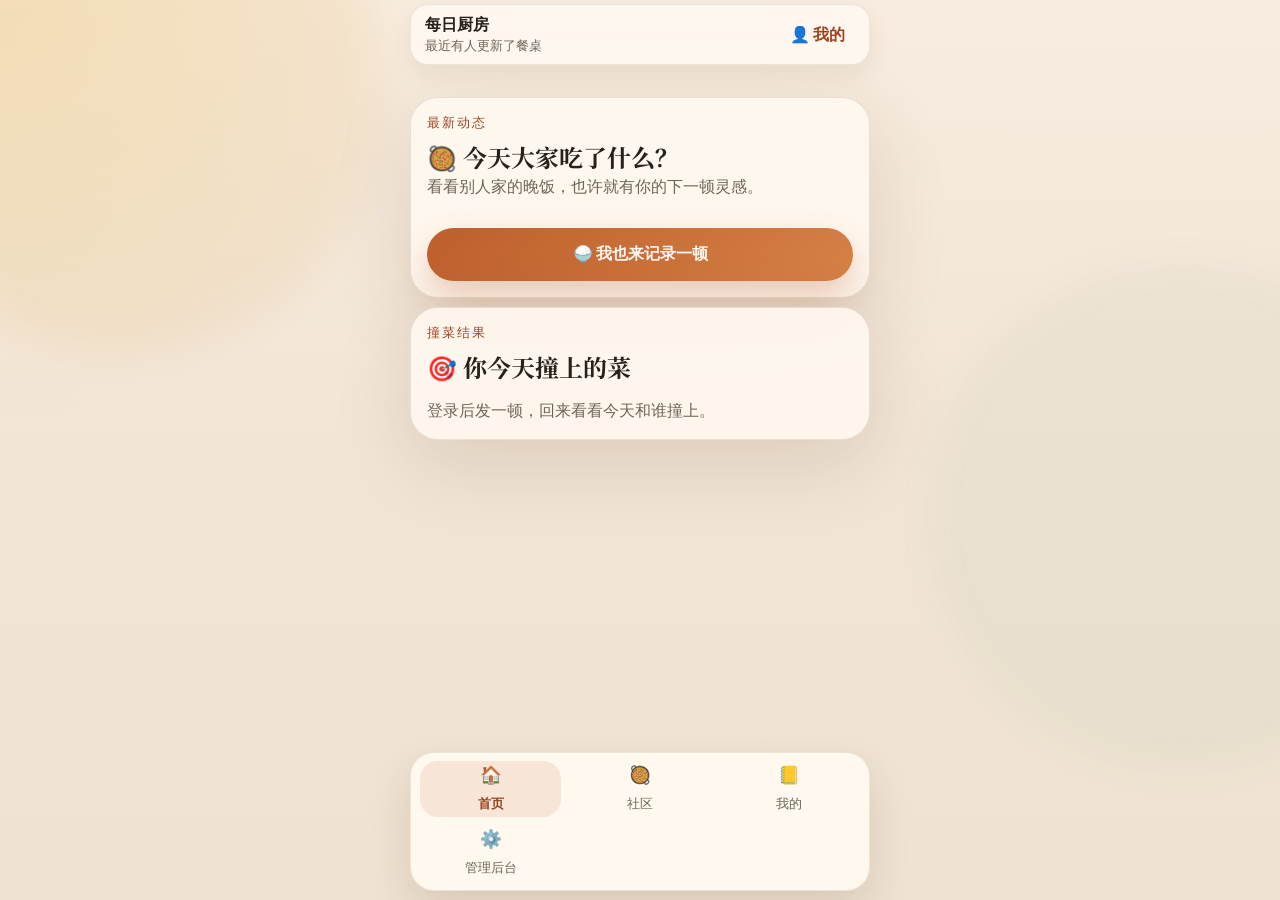
==== commit b89e8e5c: "feat: add admin panel tab for admin users - Add is_admin column to users table (DDL + migration) - A" ====
--- a/index.html
+++ b/index.html
@@ -225,6 +225,33 @@
           <div class="affinity-grid" id="affinity-grid"></div>
         </article>
       </section>
+      <section class="view" data-view="admin">
+        <div class="section-head">
+          <div>
+            <p class="section-kicker">管理后台</p>
+            <h2>所有注册用户</h2>
+          </div>
+          <span class="group-count" id="admin-user-count"></span>
+        </div>
+        <article class="card admin-users-card">
+          <div class="admin-table-wrap">
+            <table class="admin-users-table" id="admin-users-table">
+              <thead>
+                <tr>
+                  <th>ID</th>
+                  <th>昵称</th>
+                  <th>邮箱</th>
+                  <th>发帖</th>
+                  <th>注册时间</th>
+                  <th>管理员</th>
+                </tr>
+              </thead>
+              <tbody id="admin-users-tbody"></tbody>
+            </table>
+          </div>
+          <p class="admin-loading" id="admin-loading">加载中…</p>
+        </article>
+      </section>
     </main>
 
     <nav class="bottom-tabbar">
@@ -239,6 +266,10 @@
       <button class="tabbar-item" data-view-target="my">
         <span class="tabbar-icon">📒</span>
         <span>我的</span>
+      </button>
+      <button class="tabbar-item admin-tab" data-view-target="admin" hidden>
+        <span class="tabbar-icon">⚙️</span>
+        <span>管理后台</span>
       </button>
     </nav>
 
--- a/styles.css
+++ b/styles.css
@@ -2521,3 +2521,52 @@
   }
 
 }
+
+/* Admin panel */
+.admin-users-card {
+  padding: 0;
+  overflow: hidden;
+}
+
+.admin-table-wrap {
+  overflow-x: auto;
+  -webkit-overflow-scrolling: touch;
+}
+
+.admin-users-table {
+  width: 100%;
+  border-collapse: collapse;
+  font-size: 0.88rem;
+}
+
+.admin-users-table th,
+.admin-users-table td {
+  padding: 0.62rem 0.9rem;
+  text-align: left;
+  border-bottom: 1px solid var(--color-border, #e8e0d8);
+  white-space: nowrap;
+}
+
+.admin-users-table th {
+  background: var(--color-surface-raised, #f6f1eb);
+  font-weight: 600;
+  font-size: 0.82rem;
+  color: var(--color-text-secondary, #8a7a6a);
+  text-transform: uppercase;
+  letter-spacing: 0.03em;
+}
+
+.admin-users-table tr:last-child td {
+  border-bottom: none;
+}
+
+.admin-users-table tr:hover td {
+  background: var(--color-surface-hover, #f9f5f0);
+}
+
+.admin-loading {
+  text-align: center;
+  color: var(--color-text-secondary, #8a7a6a);
+  padding: 1.5rem;
+  margin: 0;
+}
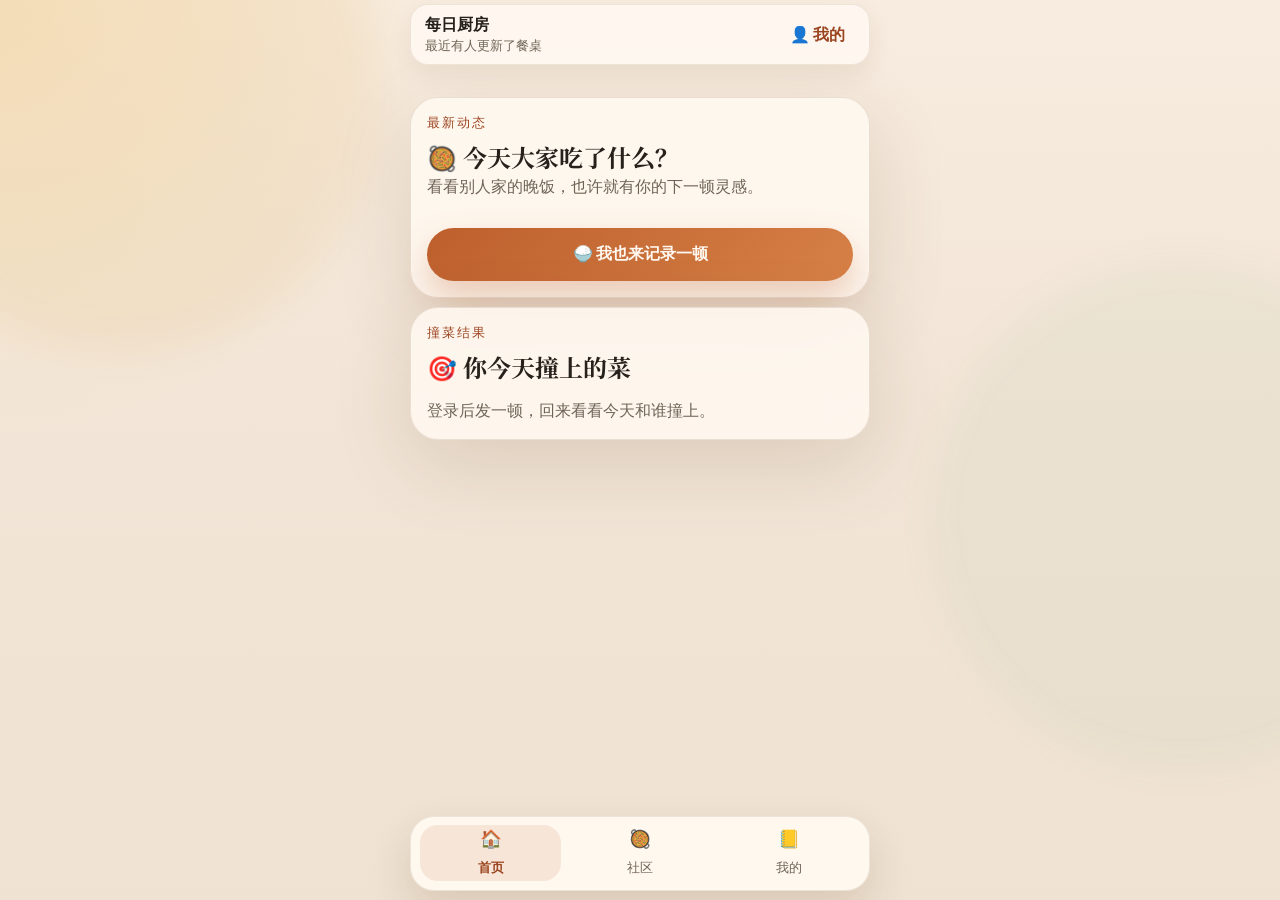
==== commit c233c43d: "fix: use CSS class to hide admin tab instead of HTML hidden attribute CSS display:grid on .tabbar-it" ====
--- a/index.html
+++ b/index.html
@@ -240,10 +240,10 @@
                 <tr>
                   <th>ID</th>
                   <th>昵称</th>
-                  <th>邮箱</th>
                   <th>发帖</th>
                   <th>注册时间</th>
                   <th>管理员</th>
+                  <th>邮箱</th>
                 </tr>
               </thead>
               <tbody id="admin-users-tbody"></tbody>
@@ -267,7 +267,7 @@
         <span class="tabbar-icon">📒</span>
         <span>我的</span>
       </button>
-      <button class="tabbar-item admin-tab" data-view-target="admin" hidden>
+      <button class="tabbar-item admin-tab" data-view-target="admin">
         <span class="tabbar-icon">⚙️</span>
         <span>管理后台</span>
       </button>
--- a/styles.css
+++ b/styles.css
@@ -690,6 +690,18 @@
   border: 1px solid rgba(112, 78, 43, 0.12);
   box-shadow: 0 18px 40px rgba(88, 52, 17, 0.14);
   z-index: 20;
+}
+
+.bottom-tabbar.show-admin {
+  grid-template-columns: repeat(4, 1fr);
+}
+
+.admin-tab {
+  display: none !important;
+}
+
+.bottom-tabbar.show-admin .admin-tab {
+  display: grid !important;
 }
 
 .tabbar-item {
